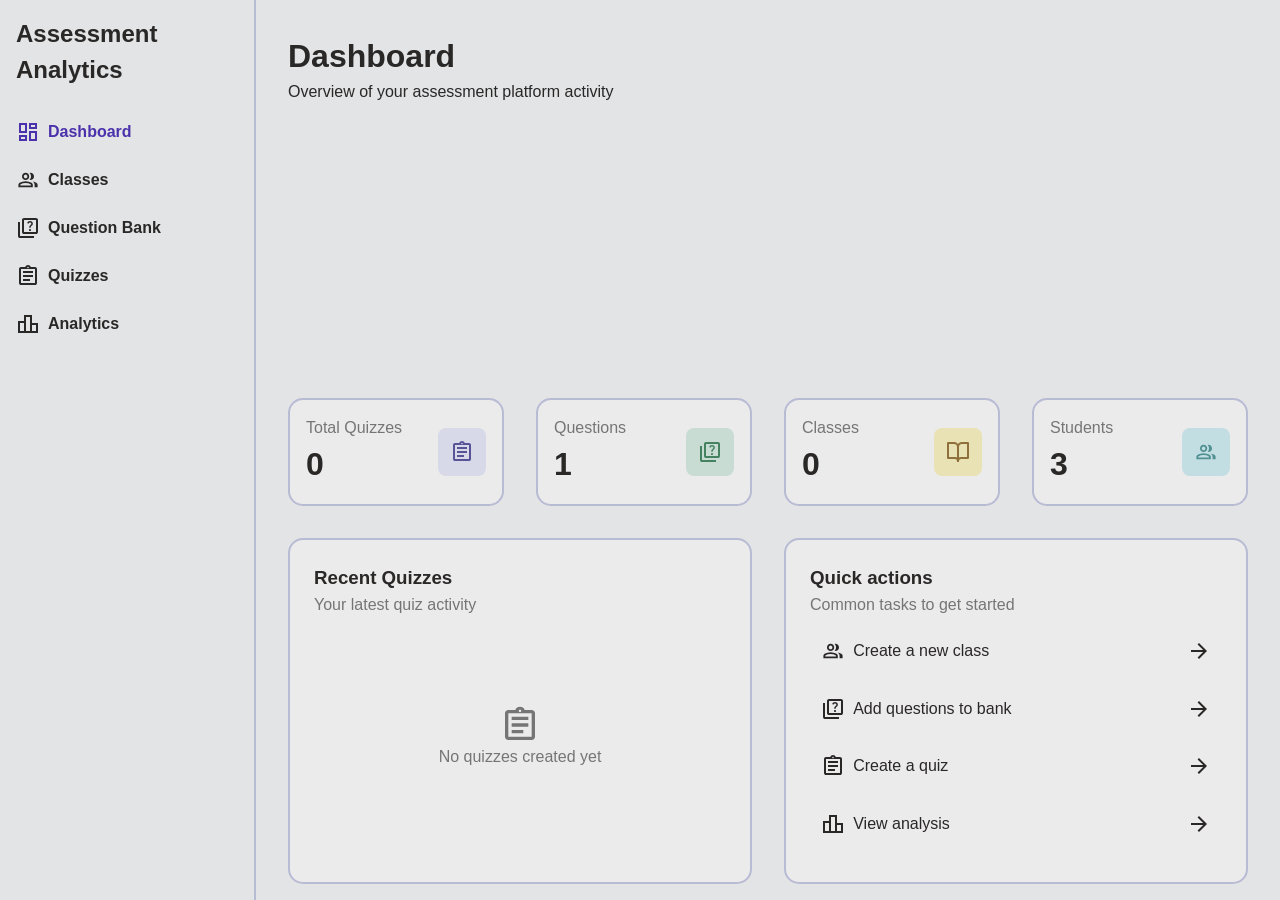
==== html/index.html @ 7930f6d7 "Sort files, create info-with-button, make classes" ====
<!DOCTYPE html>
<html lang="en">
<head>
    <meta charset="UTF-8">
    <meta name="viewport" content="width=device-width, initial-scale=1.0">
    <title>Assessment Analytics</title>
    <link rel="stylesheet" href="/css/constants.css">
    <link rel="stylesheet" href="/css/style.css">
    <link rel="stylesheet" href="/css/dashboard.css">
</head>
<body>
    <div id="sidebar">
        <h2>Assessment Analytics</h2>
        <ul>
            <li class="active">
                <svg xmlns="http://www.w3.org/2000/svg" height="24px" viewBox="0 -960 960 960" width="24px" fill="#e3e3e3"><path d="M520-600v-240h320v240H520ZM120-440v-400h320v400H120Zm400 320v-400h320v400H520Zm-400 0v-240h320v240H120Zm80-400h160v-240H200v240Zm400 320h160v-240H600v240Zm0-480h160v-80H600v80ZM200-200h160v-80H200v80Zm160-320Zm240-160Zm0 240ZM360-280Z"/></svg>
                <a id="element1" href="index.html">Dashboard</a>
            </li>
            <li>
                <svg xmlns="http://www.w3.org/2000/svg" height="24px" viewBox="0 -960 960 960" width="24px" fill="#e3e3e3"><path d="M96-192v-92q0-25.78 12.5-47.39T143-366q54-32 114.5-49T384-432q66 0 126.5 17T625-366q22 13 34.5 34.61T672-284v92H96Zm648 0v-92q0-42-19.5-78T672-421q39 8 75.5 21.5T817-366q22 13 34.5 34.67Q864-309.65 864-284v92H744ZM282-522q-42-42-42-102t42-102q42-42 102-42t102 42q42 42 42 102t-42 102q-42 42-102 42t-102-42Zm396 0q-42 42-102 42-8 0-15-.5t-15-2.5q25-29 39.5-64.5T600-624q0-41-14.5-76.5T546-765q8-2 15-2.5t15-.5q60 0 102 42t42 102q0 60-42 102ZM168-264h432v-20q0-6.47-3.03-11.76-3.02-5.3-7.97-8.24-47-27-99-41.5T384-360q-54 0-106 14t-99 42q-4.95 2.83-7.98 7.91-3.02 5.09-3.02 12V-264Zm267-309.21q21-21.21 21-51T434.79-675q-21.21-21-51-21T333-674.79q-21 21.21-21 51T333.21-573q21.21 21 51 21T435-573.21ZM384-264Zm0-360Z"/></svg>
                <a id="element2" href="classes.html">Classes</a>
            </li>
            <li>
                <svg xmlns="http://www.w3.org/2000/svg" height="24px" viewBox="0 -960 960 960" width="24px" fill="#e3e3e3"><path d="M589.5-372.5Q602-385 602-402t-12.5-29.5Q577-444 560-444t-29.5 12.5Q518-419 518-402t12.5 29.5Q543-360 560-360t29.5-12.5ZM530-488h60q0-29 6-42.5t28-35.5q30-30 40-48.5t10-43.5q0-45-31.5-73.5T560-760q-41 0-71.5 23T446-676l54 22q9-25 24.5-37.5T560-704q24 0 39 13.5t15 36.5q0 14-8 26.5T578-596q-33 29-40.5 45.5T530-488ZM320-240q-33 0-56.5-23.5T240-320v-480q0-33 23.5-56.5T320-880h480q33 0 56.5 23.5T880-800v480q0 33-23.5 56.5T800-240H320Zm0-80h480v-480H320v480ZM160-80q-33 0-56.5-23.5T80-160v-560h80v560h560v80H160Zm160-720v480-480Z"/></svg>
                <a id="element3" href="question-bank.html">Question Bank</a>
            </li>
            <li>
                <svg xmlns="http://www.w3.org/2000/svg" height="24px" viewBox="0 -960 960 960" width="24px" fill="#e3e3e3"><path d="M200-120q-33 0-56.5-23.5T120-200v-560q0-33 23.5-56.5T200-840h168q13-36 43.5-58t68.5-22q38 0 68.5 22t43.5 58h168q33 0 56.5 23.5T840-760v560q0 33-23.5 56.5T760-120H200Zm0-80h560v-560H200v560Zm80-80h280v-80H280v80Zm0-160h400v-80H280v80Zm0-160h400v-80H280v80Zm221.5-198.5Q510-807 510-820t-8.5-21.5Q493-850 480-850t-21.5 8.5Q450-833 450-820t8.5 21.5Q467-790 480-790t21.5-8.5ZM200-200v-560 560Z"/></svg>
                <a id="element4" href="quizzes.html">Quizzes</a>
            </li>
            <li>
                <svg xmlns="http://www.w3.org/2000/svg" height="24px" viewBox="0 -960 960 960" width="24px" fill="#e3e3e3"><path d="M160-200h160v-320H160v320Zm240 0h160v-560H400v560Zm240 0h160v-240H640v240ZM80-120v-480h240v-240h320v320h240v400H80Z"/></svg>
                <a id="element5" href="analytics.html">Analytics</a>
            </li>
        </ul>
    </div>
    <main>
        <div class="info">
            <h1>Dashboard</h1>
            <p>Overview of your assessment platform activity</p>
        </div>
        <div class="section">
            <div class="container quarter">
                <div>
                    <p>Total Quizzes</p>
                    <h1>0</h1>
                </div>
                <div id="quarter-svg-1">
                     <svg xmlns="http://www.w3.org/2000/svg" height="24px" viewBox="0 -960 960 960" width="24px" fill="#e3e3e3"><path d="M200-120q-33 0-56.5-23.5T120-200v-560q0-33 23.5-56.5T200-840h168q13-36 43.5-58t68.5-22q38 0 68.5 22t43.5 58h168q33 0 56.5 23.5T840-760v560q0 33-23.5 56.5T760-120H200Zm0-80h560v-560H200v560Zm80-80h280v-80H280v80Zm0-160h400v-80H280v80Zm0-160h400v-80H280v80Zm221.5-198.5Q510-807 510-820t-8.5-21.5Q493-850 480-850t-21.5 8.5Q450-833 450-820t8.5 21.5Q467-790 480-790t21.5-8.5ZM200-200v-560 560Z"/></svg>
                </div>
            </div>
            <div class="container quarter">
                <div>
                    <p>Questions</p>
                    <h1>1</h1>
                </div>
                <div id="quarter-svg-2">
                    <svg xmlns="http://www.w3.org/2000/svg" height="24px" viewBox="0 -960 960 960" width="24px" fill="#e3e3e3"><path d="M589.5-372.5Q602-385 602-402t-12.5-29.5Q577-444 560-444t-29.5 12.5Q518-419 518-402t12.5 29.5Q543-360 560-360t29.5-12.5ZM530-488h60q0-29 6-42.5t28-35.5q30-30 40-48.5t10-43.5q0-45-31.5-73.5T560-760q-41 0-71.5 23T446-676l54 22q9-25 24.5-37.5T560-704q24 0 39 13.5t15 36.5q0 14-8 26.5T578-596q-33 29-40.5 45.5T530-488ZM320-240q-33 0-56.5-23.5T240-320v-480q0-33 23.5-56.5T320-880h480q33 0 56.5 23.5T880-800v480q0 33-23.5 56.5T800-240H320Zm0-80h480v-480H320v480ZM160-80q-33 0-56.5-23.5T80-160v-560h80v560h560v80H160Zm160-720v480-480Z"/></svg>
                </div>
            </div>
            <div class="container quarter">
                <div>
                    <p>Classes</p>
                    <h1>0</h1>
                </div>
                <div id="quarter-svg-3">
                    <svg xmlns="http://www.w3.org/2000/svg" width="24" height="24" viewBox="0 0 24 24" fill="none" stroke="black" stroke-width="2" stroke-linecap="round" stroke-linejoin="round" class="feather feather-book-open"><path d="M2 3h6a4 4 0 0 1 4 4v14a3 3 0 0 0-3-3H2z"></path><path d="M22 3h-6a4 4 0 0 0-4 4v14a3 3 0 0 1 3-3h7z"></path></svg>
                </div>
            </div>
            <div class="container quarter">
                <div>
                    <p>Students</p>
                    <h1>3</h1>
                </div>
                <div id="quarter-svg-4">
                    <svg xmlns="http://www.w3.org/2000/svg" height="24px" viewBox="0 -960 960 960" width="24px" fill="#e3e3e3"><path d="M96-192v-92q0-25.78 12.5-47.39T143-366q54-32 114.5-49T384-432q66 0 126.5 17T625-366q22 13 34.5 34.61T672-284v92H96Zm648 0v-92q0-42-19.5-78T672-421q39 8 75.5 21.5T817-366q22 13 34.5 34.67Q864-309.65 864-284v92H744ZM282-522q-42-42-42-102t42-102q42-42 102-42t102 42q42 42 42 102t-42 102q-42 42-102 42t-102-42Zm396 0q-42 42-102 42-8 0-15-.5t-15-2.5q25-29 39.5-64.5T600-624q0-41-14.5-76.5T546-765q8-2 15-2.5t15-.5q60 0 102 42t42 102q0 60-42 102ZM168-264h432v-20q0-6.47-3.03-11.76-3.02-5.3-7.97-8.24-47-27-99-41.5T384-360q-54 0-106 14t-99 42q-4.95 2.83-7.98 7.91-3.02 5.09-3.02 12V-264Zm267-309.21q21-21.21 21-51T434.79-675q-21.21-21-51-21T333-674.79q-21 21.21-21 51T333.21-573q21.21 21 51 21T435-573.21ZM384-264Zm0-360Z"/></svg>
                </div>
            </div>
        </div>
        <div class="section" id="dashboard-main">
            <div class="container">
                <div>
                    <h3>Recent Quizzes</h3>
                    <p class="grey">Your latest quiz activity</p>
                </div>
                <div id="recent-quizzes">
                    <svg xmlns="http://www.w3.org/2000/svg" height="40px" viewBox="0 -960 960 960" width="40px" fill="#e3e3e3"><path d="M200-120q-33 0-56.5-23.5T120-200v-560q0-33 23.5-56.5T200-840h168q13-36 43.5-58t68.5-22q38 0 68.5 22t43.5 58h168q33 0 56.5 23.5T840-760v560q0 33-23.5 56.5T760-120H200Zm0-80h560v-560H200v560Zm80-80h280v-80H280v80Zm0-160h400v-80H280v80Zm0-160h400v-80H280v80Zm221.5-198.5Q510-807 510-820t-8.5-21.5Q493-850 480-850t-21.5 8.5Q450-833 450-820t8.5 21.5Q467-790 480-790t21.5-8.5ZM200-200v-560 560Z"/></svg>
                    <p class="grey">No quizzes created yet</p>
                </div>
            </div>
            <div class="container" id="quick-actions">
                <div>
                    <h3>Quick actions</h3>
                    <p class="grey">Common tasks to get started</p>
                </div>
                <div id="actions">
                    <div>
                        <svg xmlns="http://www.w3.org/2000/svg" height="24px" viewBox="0 -960 960 960" width="24px" fill="#e3e3e3"><path d="M96-192v-92q0-25.78 12.5-47.39T143-366q54-32 114.5-49T384-432q66 0 126.5 17T625-366q22 13 34.5 34.61T672-284v92H96Zm648 0v-92q0-42-19.5-78T672-421q39 8 75.5 21.5T817-366q22 13 34.5 34.67Q864-309.65 864-284v92H744ZM282-522q-42-42-42-102t42-102q42-42 102-42t102 42q42 42 42 102t-42 102q-42 42-102 42t-102-42Zm396 0q-42 42-102 42-8 0-15-.5t-15-2.5q25-29 39.5-64.5T600-624q0-41-14.5-76.5T546-765q8-2 15-2.5t15-.5q60 0 102 42t42 102q0 60-42 102ZM168-264h432v-20q0-6.47-3.03-11.76-3.02-5.3-7.97-8.24-47-27-99-41.5T384-360q-54 0-106 14t-99 42q-4.95 2.83-7.98 7.91-3.02 5.09-3.02 12V-264Zm267-309.21q21-21.21 21-51T434.79-675q-21.21-21-51-21T333-674.79q-21 21.21-21 51T333.21-573q21.21 21 51 21T435-573.21ZM384-264Zm0-360Z"/></svg>
                        <p>Create a new class</p>
                        <svg xmlns="http://www.w3.org/2000/svg" height="24px" viewBox="0 -960 960 960" width="24px" fill="#000000"><path d="M647-440H160v-80h487L423-744l57-56 320 320-320 320-57-56 224-224Z"/></svg>
                    </div>
                    <div>
                        <svg xmlns="http://www.w3.org/2000/svg" height="24px" viewBox="0 -960 960 960" width="24px" fill="#e3e3e3"><path d="M589.5-372.5Q602-385 602-402t-12.5-29.5Q577-444 560-444t-29.5 12.5Q518-419 518-402t12.5 29.5Q543-360 560-360t29.5-12.5ZM530-488h60q0-29 6-42.5t28-35.5q30-30 40-48.5t10-43.5q0-45-31.5-73.5T560-760q-41 0-71.5 23T446-676l54 22q9-25 24.5-37.5T560-704q24 0 39 13.5t15 36.5q0 14-8 26.5T578-596q-33 29-40.5 45.5T530-488ZM320-240q-33 0-56.5-23.5T240-320v-480q0-33 23.5-56.5T320-880h480q33 0 56.5 23.5T880-800v480q0 33-23.5 56.5T800-240H320Zm0-80h480v-480H320v480ZM160-80q-33 0-56.5-23.5T80-160v-560h80v560h560v80H160Zm160-720v480-480Z"/></svg>
                        <p>Add questions to bank</p>
                        <svg xmlns="http://www.w3.org/2000/svg" height="24px" viewBox="0 -960 960 960" width="24px" fill="#000000"><path d="M647-440H160v-80h487L423-744l57-56 320 320-320 320-57-56 224-224Z"/></svg>
                    </div>
                    <div>
                        <svg xmlns="http://www.w3.org/2000/svg" height="24px" viewBox="0 -960 960 960" width="24px" fill="#e3e3e3"><path d="M200-120q-33 0-56.5-23.5T120-200v-560q0-33 23.5-56.5T200-840h168q13-36 43.5-58t68.5-22q38 0 68.5 22t43.5 58h168q33 0 56.5 23.5T840-760v560q0 33-23.5 56.5T760-120H200Zm0-80h560v-560H200v560Zm80-80h280v-80H280v80Zm0-160h400v-80H280v80Zm0-160h400v-80H280v80Zm221.5-198.5Q510-807 510-820t-8.5-21.5Q493-850 480-850t-21.5 8.5Q450-833 450-820t8.5 21.5Q467-790 480-790t21.5-8.5ZM200-200v-560 560Z"/></svg>
                        <p>Create a quiz</p>
                        <svg xmlns="http://www.w3.org/2000/svg" height="24px" viewBox="0 -960 960 960" width="24px" fill="#000000"><path d="M647-440H160v-80h487L423-744l57-56 320 320-320 320-57-56 224-224Z"/></svg>
                    </div>
                    <div>
                        <svg xmlns="http://www.w3.org/2000/svg" height="24px" viewBox="0 -960 960 960" width="24px" fill="#e3e3e3"><path d="M160-200h160v-320H160v320Zm240 0h160v-560H400v560Zm240 0h160v-240H640v240ZM80-120v-480h240v-240h320v320h240v400H80Z"/></svg>
                        <p>View analysis</p>
                        <svg xmlns="http://www.w3.org/2000/svg" height="24px" viewBox="0 -960 960 960" width="24px" fill="#000000"><path d="M647-440H160v-80h487L423-744l57-56 320 320-320 320-57-56 224-224Z"/></svg>
                    </div>
                </div>
            </div>
        </div>
    </main>
</body>
</html>
---- css/constants.css ----
:root {
    --global-background-clr: #E2E4E5;
    --border-clr: #b8bbd4;
    --container-background-clr: #EBEBEB;
    --hover-clr: #d2d7e9;
    --text-clr: rgb(42, 39, 39);
    --active-clr: #4c31ac;
    --grey-text-clr: rgba(0, 0, 0, 0.5);
    --purple-svg-background: #D7D9E9;
    --purple-svg: #565396;
    --green-svg-background: #c8dcd4;
    --green-svg: #448262;
    --yellow-svg-background: #e9e2b4;
    --yellow-svg: #8f6f3b;
    --blue-svg-background: #c3dee3;
    --blue-svg: #509091;
    --button-purple-clr: #3F4BB1;
}
---- css/style.css ----
* {
    box-sizing: border-box;
    padding: 0;
    margin: 0;
    color: var(--text-clr);
}

body{
    background-color: var(--global-background-clr);
    font-family: "Roboto", sans-serif;
    line-height: 1.5;
    display: flex;
}
    
a{
    text-decoration: none;
}

button{
    border: none;
}

.grey{
    color: var(--grey-text-clr);
}

.bold{
    font-weight: bold;
}

.small {
    font-size: 0.9rem;
}

.smaller{
    font-size: 0.6rem;
}

#sidebar{
    box-sizing: border-box;
    height: 100vh;
    width: 20vw;
    position: sticky;
    z-index: 1;
    top: 0;
    left: 0;
    border-right: 2px solid var(--border-clr);
    display: flex;
    flex-direction: column;
    flex: 0 0 auto;
}

#sidebar li{
    list-style: none;
    border-radius: 8px;
    padding: 0.5rem;
    margin: 0.5rem;
    display: flex;
    align-items: center;
    gap: 0.5rem;
    font-weight: 550;
}

#sidebar h2{
    overflow: hidden;
    text-overflow: ellipsis;
    margin: 0.5rem;
    padding: 0.5rem;
    font-weight: 700;
}

#sidebar li:hover{
    background-color: var(--hover-clr);
}

#sidebar a{
    flex-grow: 1;
}

svg {
    flex-shrink: 0;
    fill: var(--text-clr);
}

#sidebar .active a{
    color: var(--active-clr);
}

#sidebar .active svg{
    fill: var(--active-clr);
}

main{
    display: flex;
    flex-direction: column;
    width: 100%;
}

.container {
    border-radius: 15px;
    border: 2px solid var(--border-clr);
    background-color: var(--container-background-clr);
    padding: 1.5rem;
    flex: 1;
}

.info-with-button{
    display: flex;
    align-items: center;
}

.info-with-button > button {
    display: flex;
    align-items: center;
    background-color: var(--button-purple-clr);
    margin: 2rem;
    padding: 0.5rem 0.7rem 0.5rem 0.4rem;
    border-radius: 0.5rem;
    gap: 0.3rem;

    svg{
        fill: var(--hover-clr);
    }
    p{
        font-weight: bold;
        color: var(--hover-clr);
    }
}

.info {
    margin: 1rem;
    margin-bottom: 0;
    padding: 1rem;
    flex: 1 1 auto;
    /* border: 1px solid red; */
}

.section{
    display: flex;
    justify-content: space-around;
    margin: 1rem 2rem;
    gap: 2rem;
}
---- css/dashboard.css ----
.quarter {
    display: flex;
    justify-content: space-between;
    align-items: center;
    padding: 1rem;
    p{
        color: var(--grey-text-clr);
    }
}

.quarter div:last-child{
    display: flex;
    justify-content: center;
    align-items: center;
    height: 3rem;
    width: 3rem;
    border-radius: 0.5rem;
}

#quarter-svg-1{
    background-color: var(--purple-svg-background);
    path{
        fill: var(--purple-svg);
    }
}

#quarter-svg-2{
    background-color: var(--green-svg-background);
    path{
        fill: var(--green-svg);
    }
}

#quarter-svg-3 {
    background-color: var(--yellow-svg-background);
    path{
        fill: none;
        stroke: var(--yellow-svg);
    }
}

#quarter-svg-4{
    background-color: var(--blue-svg-background);
    path{
        fill: var(--blue-svg);
    }
}

#dashboard-main > div:first-child{
    display: flex;
    flex-direction: column;
}

#dashboard-main #recent-quizzes{
    display: flex;
    flex: 1 1 auto;
    flex-direction: column;
    justify-content: center;
    align-items: center;
    margin: 2rem 0;
    svg{
        fill: var(--grey-text-clr);
    }
}

#actions > div{
    display: flex;
    border-radius: 0.5rem;
    padding: 0.7rem;
    margin: 0.7rem 0;
    gap: 0.5rem;
    p{
        flex: 1 1 auto;
    }
}

#actions > div:hover{
    background-color: rgb(220, 220, 220);
}
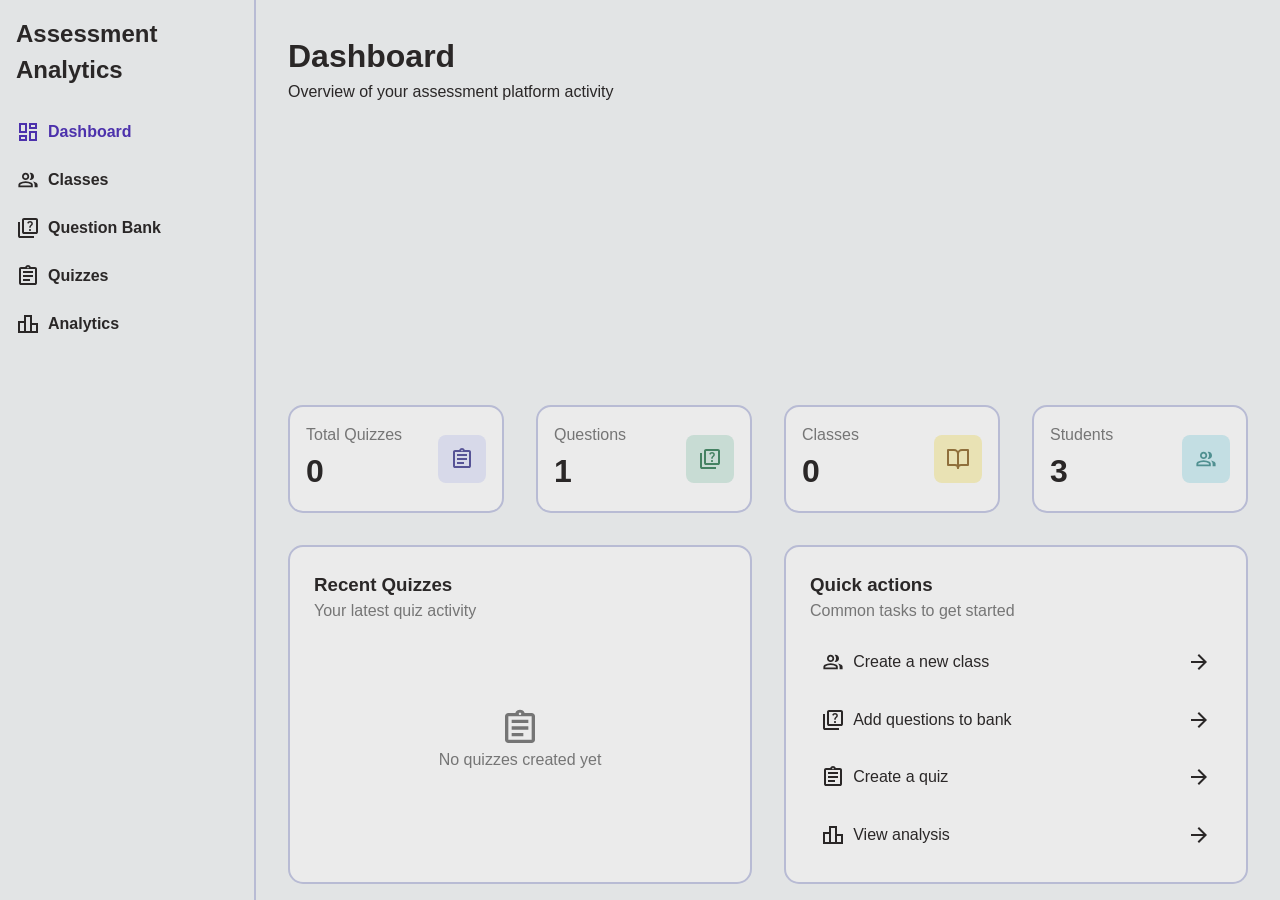
==== commit 10871e54: "Make open and close buttons work" ====
--- a/html/index.html
+++ b/html/index.html
@@ -7,6 +7,7 @@
     <link rel="stylesheet" href="/css/constants.css">
     <link rel="stylesheet" href="/css/style.css">
     <link rel="stylesheet" href="/css/dashboard.css">
+    <script src="/js/script.js" defer></script>
 </head>
 <body>
     <div id="sidebar">
--- a/css/style.css
+++ b/css/style.css
@@ -29,7 +29,7 @@
 }
 
 .small {
-    font-size: 0.9rem;
+    font-size: 0.8rem;
 }
 
 .smaller{
@@ -142,3 +142,75 @@
     gap: 2rem;
 }
 
+.popup-container {
+    display: flex;
+    justify-content: center;
+    align-items: center;
+    position: absolute;
+    width: 100vw;
+    height: 100vh;
+    background-color: rgba(0, 0, 0, 0.4);
+    z-index: 1;
+    top: 0;
+    left: 0;
+
+    opacity: 0;
+    pointer-events: none;
+}
+
+.popup-container.show{
+    opacity: 1;
+    pointer-events: auto;
+}
+
+.popup {
+    display: flex;
+    flex-direction: column;
+    min-width: 28rem;
+    max-width: 100vw;
+    min-height: 15rem;
+    max-height: 100vh;
+    background-color: var(--global-background-clr);
+    padding: 1.5rem;
+    border-radius: 1.5rem;
+}
+
+input{
+    font-size: small;
+    border-radius: 0.4rem;
+    padding: 0.4rem;
+    background-color: var(--global-background-clr);
+    border: 2px solid rgba(0,0,0,0.2);
+}
+
+textarea{
+    font-family: inherit;
+    font-size: small;
+    border-radius: 0.4rem;
+    padding: 0.4rem;
+    background-color: var(--global-background-clr);
+    border: 2px solid rgba(0,0,0,0.2);
+}
+
+.cancel-or-proceed {
+    display: flex;
+    justify-content: flex-end;
+    gap: 0.75rem;
+    margin: 0.75rem 0;
+}
+
+.cancel {
+    padding: 0.5rem 0.75rem;
+    border: 2px solid rgba(0,0,0,0.2);
+    border-radius: 0.5rem;
+    background-color: var(--global-background-clr);
+    font-weight: bold;
+}
+
+.proceed {
+    padding: 0.5rem 0.75rem;
+    border-radius: 0.5rem;
+    font-weight: bold;
+    color: var(--global-background-clr);
+    background-color: var(--button-purple-clr);
+}
--- a/css/dashboard.css
+++ b/css/dashboard.css
@@ -63,11 +63,17 @@
     }
 }
 
+#actions{
+    display: flex;
+    flex-direction: column;
+    gap: 0.7rem;
+    margin-top: 1rem;
+}
+
 #actions > div{
     display: flex;
     border-radius: 0.5rem;
     padding: 0.7rem;
-    margin: 0.7rem 0;
     gap: 0.5rem;
     p{
         flex: 1 1 auto;
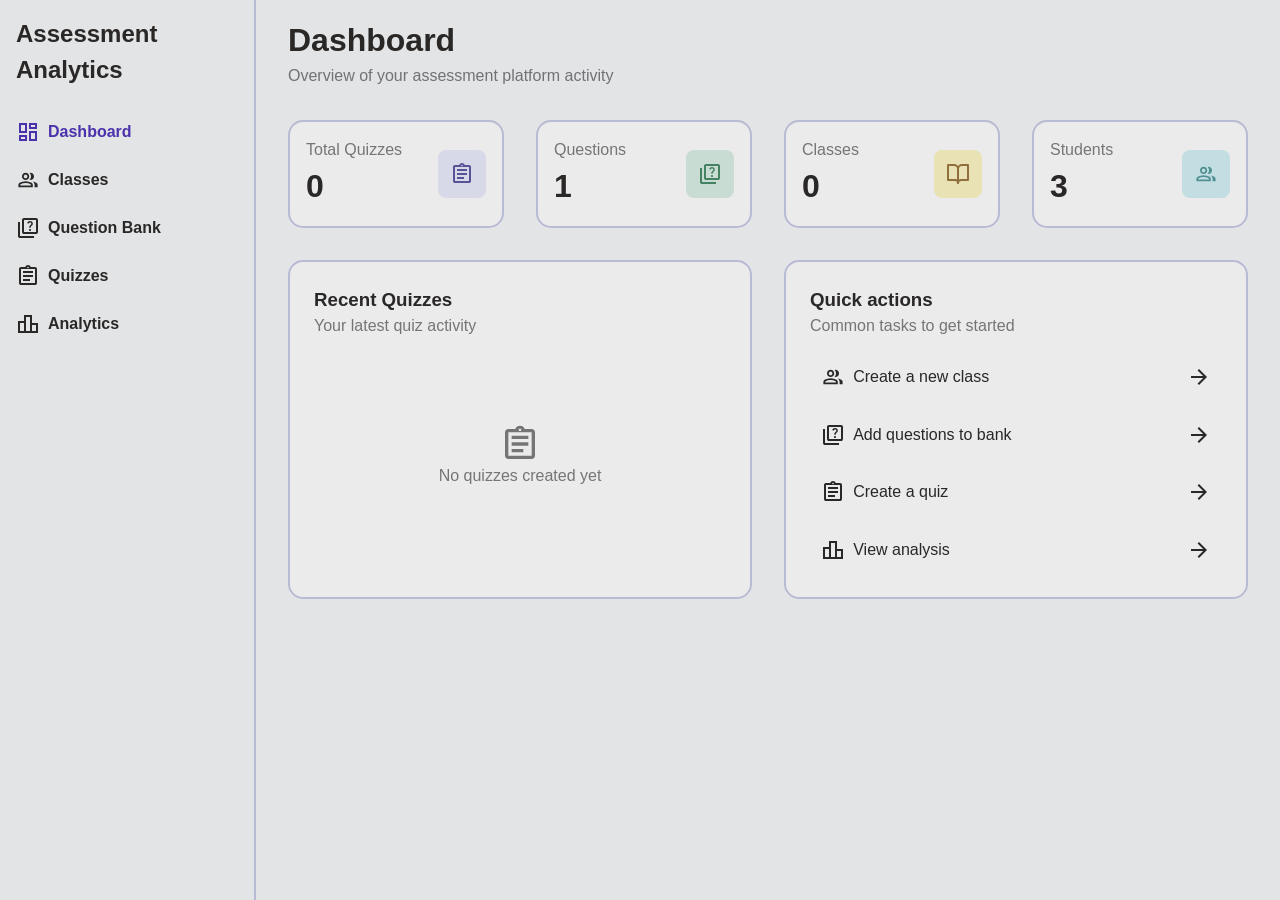
==== commit d3332439: "Make Create Class button work properly, add minor styles" ====
--- a/html/index.html
+++ b/html/index.html
@@ -36,9 +36,11 @@
         </ul>
     </div>
     <main>
-        <div class="info">
-            <h1>Dashboard</h1>
-            <p>Overview of your assessment platform activity</p>
+        <div class="info-with-button">
+            <div class="info">
+                <h1>Dashboard</h1>
+                <p class="grey">Overview of your assessment platform activity</p>
+            </div>
         </div>
         <div class="section">
             <div class="container quarter">
--- a/css/style.css
+++ b/css/style.css
@@ -18,6 +18,7 @@
 
 button{
     border: none;
+    cursor: pointer;
 }
 
 .grey{
@@ -104,16 +105,24 @@
     flex: 1;
 }
 
+.info {
+    /* border: 1px solid red; */
+}
+
 .info-with-button{
     display: flex;
-    align-items: center;
+    justify-content: space-between;
+    align-items: center;
+    margin: 1rem 0 0 2rem;
+
+    /* border: 1px solid red; */
 }
 
 .info-with-button > button {
     display: flex;
     align-items: center;
     background-color: var(--button-purple-clr);
-    margin: 2rem;
+    margin-right: 2rem;
     padding: 0.5rem 0.7rem 0.5rem 0.4rem;
     border-radius: 0.5rem;
     gap: 0.3rem;
@@ -127,14 +136,6 @@
     }
 }
 
-.info {
-    margin: 1rem;
-    margin-bottom: 0;
-    padding: 1rem;
-    flex: 1 1 auto;
-    /* border: 1px solid red; */
-}
-
 .section{
     display: flex;
     justify-content: space-around;
@@ -199,7 +200,7 @@
     margin: 0.75rem 0;
 }
 
-.cancel {
+.cancel-button {
     padding: 0.5rem 0.75rem;
     border: 2px solid rgba(0,0,0,0.2);
     border-radius: 0.5rem;
@@ -207,10 +208,27 @@
     font-weight: bold;
 }
 
-.proceed {
+.proceed-button {
     padding: 0.5rem 0.75rem;
     border-radius: 0.5rem;
     font-weight: bold;
     color: var(--global-background-clr);
     background-color: var(--button-purple-clr);
+}
+
+.white-button:hover{
+    /* background-color: rgba(0, 0, 0, 0.08); */
+    filter: brightness(90%);
+}
+
+.white-button:active {
+   filter: brightness(80%);
+}
+
+.purple-button:hover {
+    filter: brightness(125%);
+}
+
+.purple-button:active{
+    filter: brightness(150%);
 }
--- a/css/dashboard.css
+++ b/css/dashboard.css
@@ -2,6 +2,7 @@
     display: flex;
     justify-content: space-between;
     align-items: center;
+    margin-top: 1rem;
     padding: 1rem;
     p{
         color: var(--grey-text-clr);
